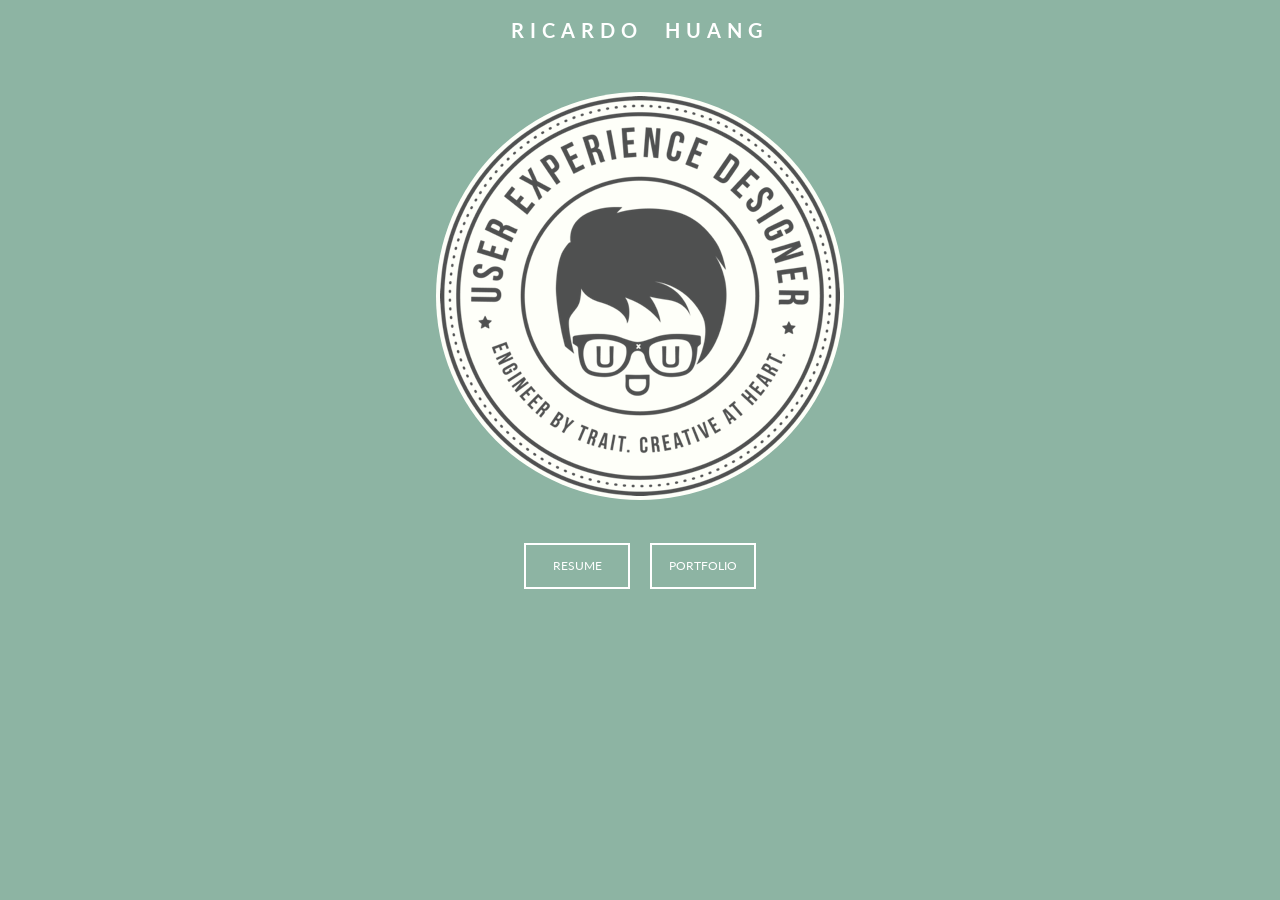
==== index.html @ cd85f3e8 "Resume New Job" ====
<!DOCTYPE html>
<html>
  <head>
	<meta http-equiv="Content-Type" content="text/html; charset=utf-8" />
	<meta http-equiv="X-UA-Compatible" content="chrome=1,IE=edge" />
	<title>Ricardo Huang | UX Designer</title>
	<style>
		html {
			height:100%;
		}
		body {
			background-color: #8DB4A3;
			margin:0;
			height:100%;
		}
	</style>

	<!-- copy these lines to your document head: -->

	<meta name="viewport" content="user-scalable=yes, initial-scale=1.0, width=320" />
	<link href='https://fonts.googleapis.com/css?family=Lato:700&subset=latin' rel='stylesheet' type='text/css'>
	<link href='https://fonts.googleapis.com/css?family=Lato&subset=latin' rel='stylesheet' type='text/css'>

	

<script>
  (function(i,s,o,g,r,a,m){i['GoogleAnalyticsObject']=r;i[r]=i[r]||function(){
  (i[r].q=i[r].q||[]).push(arguments)},i[r].l=1*new Date();a=s.createElement(o),
  m=s.getElementsByTagName(o)[0];a.async=1;a.src=g;m.parentNode.insertBefore(a,m)
  })(window,document,'script','//www.google-analytics.com/analytics.js','ga');

  ga('create', 'UA-75221233-1', 'auto');
  ga('send', 'pageview');

</script>	
	
	<!-- end copy -->

  </head>
  <body>
	
	<!-- copy these lines to your document: -->

	<div id="uxtrickydotcom2_hype_container" style="margin:auto;position:relative;width:320px;height:500px;overflow:hidden;" aria-live="polite">
		<script type="text/javascript" charset="utf-8" src="uxtricky_dot_com_2.8.hyperesources/uxtrickydotcom2_hype_generated_script.js?41184"></script>
	</div>

	<!-- end copy -->


	


	<!-- text content for search engines: -->

	<div style="display:none">

		<div>RICARDO  HUANG</div>
		<div>RESUME</div>
		<div>PORTFOLIO</div>

	</div>

	<!-- end text content: -->

  </body>
</html>
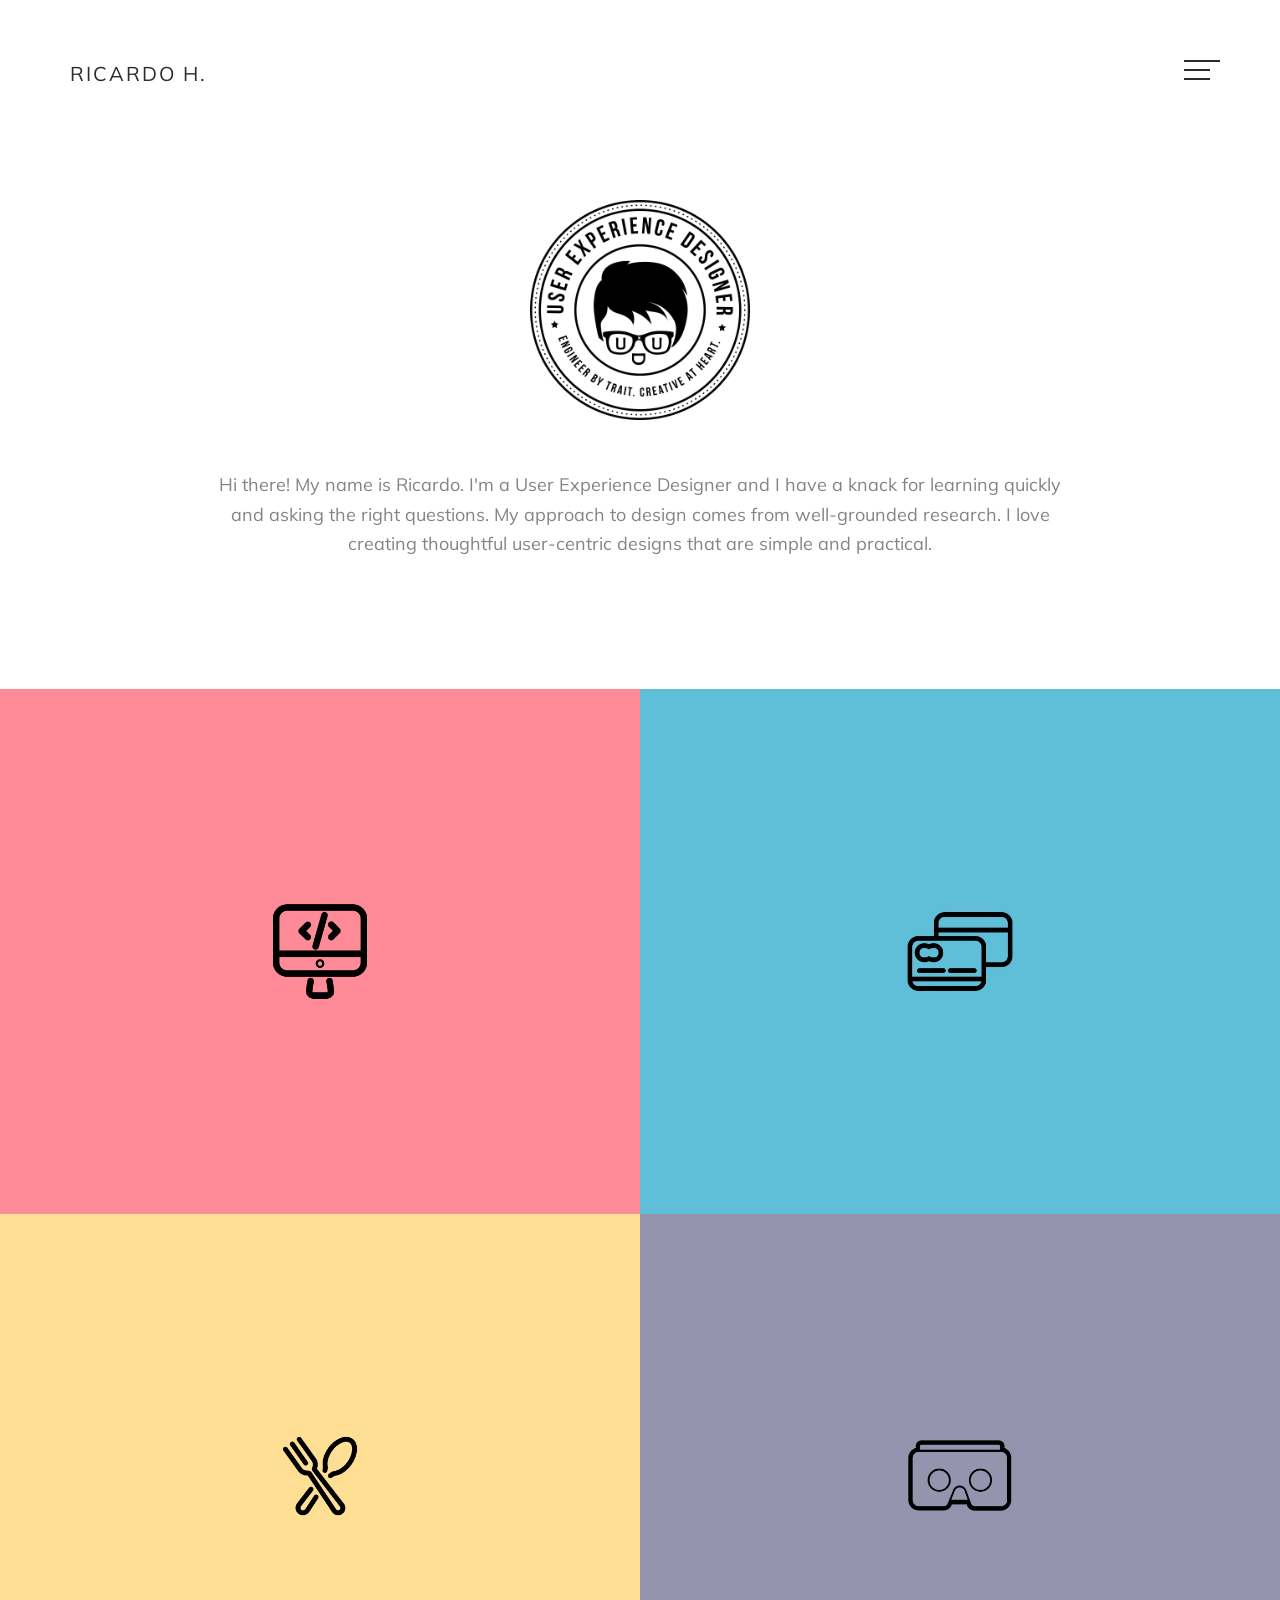
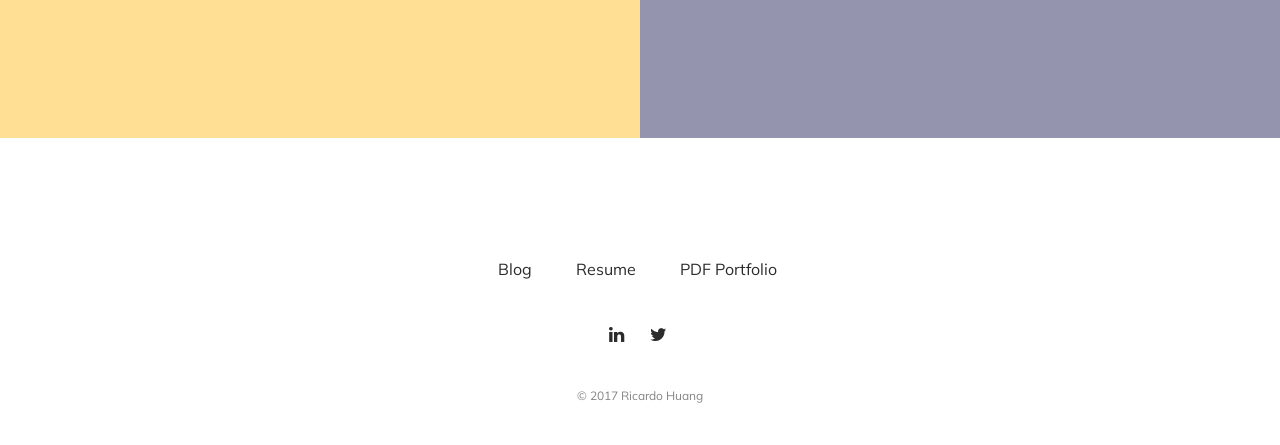
==== commit 93698d22: "Removing html extension" ====
--- a/index.html
+++ b/index.html
@@ -1,67 +1,197 @@
 <!DOCTYPE html>
-<html>
-  <head>
-	<meta http-equiv="Content-Type" content="text/html; charset=utf-8" />
-	<meta http-equiv="X-UA-Compatible" content="chrome=1,IE=edge" />
-	<title>Ricardo Huang | UX Designer</title>
-	<style>
-		html {
-			height:100%;
-		}
-		body {
-			background-color: #8DB4A3;
-			margin:0;
-			height:100%;
-		}
-	</style>
+<html lang="en">
+<head>
+  <meta charset="utf-8">
+  <meta http-equiv="X-UA-Compatible" content="IE=edge">
+  <meta name="viewport" content="width=device-width, initial-scale=1">
+  <!-- The above 3 meta tags *must* come first in the head; any other head content must come *after* these tags -->
 
-	<!-- copy these lines to your document head: -->
+  <title>Ricardo Huang | UX Designer</title>
 
-	<meta name="viewport" content="user-scalable=yes, initial-scale=1.0, width=320" />
-	<link href='https://fonts.googleapis.com/css?family=Lato:700&subset=latin' rel='stylesheet' type='text/css'>
-	<link href='https://fonts.googleapis.com/css?family=Lato&subset=latin' rel='stylesheet' type='text/css'>
+  <!-- Favicon -->
+  <link href="assets/favicon.ico" rel="shortcut icon" />
+  <link href="assets/apple-touch-icon.png" rel="apple-touch-icon" />
 
-	
+  <!-- Fonts -->
+  <link href="https://fonts.googleapis.com/css?family=Muli:300,300i,400,400i" rel="stylesheet">
+  <link href="assets/vendor/fontawesome/css/font-awesome.min.css" rel="stylesheet" />
+
+  <!-- CSS -->
+  <link href="assets/vendor/bootstrap/css/bootstrap.min.css" rel="stylesheet" />
+
+  <!-- Main CSS-->
+  <link href="assets/css/style.css" rel="stylesheet" />
+
+  <!-- HTML5 shim and Respond.js for IE8 support of HTML5 elements and media queries -->
+  <!-- WARNING: Respond.js doesn't work if you view the page via file:// -->
+  <!--[if lt IE 9]>
+    <script src="https://oss.maxcdn.com/html5shiv/3.7.2/html5shiv.min.js"></script>
+    <script src="https://oss.maxcdn.com/respond/1.4.2/respond.min.js"></script>
+  <![endif]-->
+</head>
 
 <script>
   (function(i,s,o,g,r,a,m){i['GoogleAnalyticsObject']=r;i[r]=i[r]||function(){
   (i[r].q=i[r].q||[]).push(arguments)},i[r].l=1*new Date();a=s.createElement(o),
   m=s.getElementsByTagName(o)[0];a.async=1;a.src=g;m.parentNode.insertBefore(a,m)
-  })(window,document,'script','//www.google-analytics.com/analytics.js','ga');
+  })(window,document,'script','https://www.google-analytics.com/analytics.js','ga');
 
   ga('create', 'UA-75221233-1', 'auto');
   ga('send', 'pageview');
 
-</script>	
-	
-	<!-- end copy -->
+</script>
 
-  </head>
-  <body>
-	
-	<!-- copy these lines to your document: -->
+<body class="home-page">
 
-	<div id="uxtrickydotcom2_hype_container" style="margin:auto;position:relative;width:320px;height:500px;overflow:hidden;" aria-live="polite">
-		<script type="text/javascript" charset="utf-8" src="uxtricky_dot_com_2.8.hyperesources/uxtrickydotcom2_hype_generated_script.js?41184"></script>
-	</div>
+<nav>
+  <div class="container">
+    <div class="row">
+      <div class="col-xs-6">
+        <a href="http://www.uxtricky.com" class="current-parent logo">Ricardo H.</a>
+      </div> <!-- /.col-xs-6 -->
+      <div class="col-xs-6">
+        <div id="hamburger-icon">
+          <div class="line line-1"></div>
+          <div class="line line-2"></div>
+          <div class="line line-3"></div>
+        </div>
+      </div> <!-- /.col-xs-6 -->
+    </div> <!-- /.row -->
+  </div> <!-- /.container -->
+</nav>
 
-	<!-- end copy -->
+<div class="navbar">
+  <div class="container">
+    <div class="navbar-header">
+      <button type="button" class="navbar-toggle collapsed" data-toggle="collapse" data-target="#bs-example-navbar-collapse-1" aria-expanded="false">
+        <span class="sr-only">Toggle navigation</span>
+        <span class="icon-bar"></span>
+        <span class="icon-bar"></span>
+        <span class="icon-bar"></span>
+      </button>
+    </div> <!--navbar-header -->
+
+    <div class="collapse navbar-collapse" id="bs-example-navbar-collapse-1">
+      <ul class="nav navbar-nav navbar-right">
+
+		<li class="dropdown">
+         <a href="https://uxodyssey.co/" target="_blank">Blog</a>
+        </li> 
+
+        <li class="dropdown">
+          <a href="https://drive.google.com/file/d/0Bw1iL-0tSaWDdURyNVJSWHVmeDQ/view?usp=sharing" target="_blank">Resume</a>
+        </li>
+
+        <li class="dropdown">
+          <a href="#" class="dropdown-toggle" data-toggle="dropdown" role="button" aria-haspopup="true" aria-expanded="false">Portfolio<span class="caret"></span></a>
+          <ul class="dropdown-menu">
+            <li><a href="http://www.uxtricky.com/portfolio_verizon">Verizon</a></li>
+            <li><a href="http://www.uxtricky.com/portfolio_chase">Chase</a></li>
+            <li><a href="http://www.uxtricky.com/portfolio_reserve">Reserve</a></li>
+            <li><a href="http://www.uxtricky.com/portfolio_gopro">Go Pro</a></li>
+          </ul>
+        </li>
+       
+      </ul>
+    </div> <!-- /.collapse -->
+  </div> <!-- /.container -->
+</div> <!-- /.navbar -->
+
+<div class="introduction page-1">
 
 
-	
+<section class="intro intro-2">
+  <div class="container">
+      <header class="scroll-reveal">
+        <img src="assets/images/logo_badge.png" width="auto" height="220" alt=""/>
+      </header>
+      <p class="scroll-reveal">Hi there! My name is Ricardo. I'm a User Experience Designer and I have a knack for learning quickly and asking the right questions. My approach to design comes from well-grounded research. I love creating thoughtful user-centric designs that are simple and practical.</p>
+</div> <!-- /.container -->
+</section> <!-- /.intro -->
 
 
-	<!-- text content for search engines: -->
+<div class="portfolio portfolio-1">
+  <div class="container-fluid">
+    <div class="row no-gutter">
 
-	<div style="display:none">
+      <div class="col-sm-6 scroll-reveal">
+        <a href="http://www.uxtricky.com/portfolio_verizon">
+          <img src="assets/images/portfolio-1-large.jpg" class="img-responsive" alt="" />
+          <div class="overlay">
+            <div class="overlay-content">
+              <h3>Verizon</h3>
+              <p>View Details</p>
+            </div> <!-- /.overlay-content -->
+          </div> <!-- /.overlay -->
+        </a>
+      </div> <!-- /.col-md-6 -->
 
-		<div>RICARDO  HUANG</div>
-		<div>RESUME</div>
-		<div>PORTFOLIO</div>
+      <div class="col-sm-6 scroll-reveal">
+        <a href="http://www.uxtricky.com/portfolio_chase">
+          <img src="assets/images/portfolio-2-large.jpg" class="img-responsive" alt="" />
+          <div class="overlay">
+            <div class="overlay-content">
+              <h3>Chase</h3>
+              <p>View Details</p>
+            </div> <!-- /.overlay-content -->
+          </div> <!-- /.overlay -->
+        </a>
+      </div> <!-- /.col-md-6 -->
 
-	</div>
+      <div class="col-sm-6 scroll-reveal">
+        <a href="http://www.uxtricky.com/portfolio_reserve">
+          <img src="assets/images/portfolio-3-large.jpg" class="img-responsive" alt="" />
+          <div class="overlay">
+            <div class="overlay-content">
+              <h3>Reserve</h3>
+              <p>View Details</p>
+            </div> <!-- /.overlay-content -->
+          </div> <!-- /.overlay -->
+        </a>
+      </div> <!-- /.col-md-6 -->
 
-	<!-- end text content: -->
+      <div class="col-sm-6 scroll-reveal">
+        <a href="http://www.uxtricky.com/portfolio_gopro">
+          <img src="assets/images/portfolio-4-large.jpg" class="img-responsive" alt="" />
+          <div class="overlay">
+            <div class="overlay-content">
+              <h3>Go Pro</h3>
+              <p>View Details</p>
+            </div> <!-- /.overlay-content -->
+          </div> <!-- /.overlay -->
+        </a>
+      </div> <!-- /.col-md-6 -->
 
-  </body>
-</html>
+    </div> <!-- /.row -->
+  </div> <!-- /.container-fluid -->
+</div> <!-- /.portfolio-1 -->
+
+
+<footer>
+  <nav class="scroll-reveal">
+    <ul class="list-inline list-unstyled">
+      <li><a href="https://uxodyssey.co/" target="_blank">Blog</a></li>
+      <li><a href="https://drive.google.com/file/d/0Bw1iL-0tSaWDdURyNVJSWHVmeDQ/view?usp=sharing" target="_blank">Resume</a></li>
+      <li><a href="https://drive.google.com/file/d/0Bw1iL-0tSaWDcjVJc2VrM1h5b1E/view" target="_blank">PDF Portfolio</a></li>
+    </ul>
+  </nav>
+
+  <ul class="social list-inline list-unstyled scroll-reveal">
+    <li><a href="https://www.linkedin.com/in/ricardohuang" target="_blank"><i class="fa fa-linkedin"></i></a></li>
+    <li><a href="https://twitter.com/hrickysmiles" target="_blank"><i class="fa fa-twitter"></i></a></li>
+  </ul>
+
+  <p class="copyright scroll-reveal"> &copy; 2017 Ricardo Huang</p>
+</footer>
+
+</div> <!-- /.introduction .page-1 -->
+
+<script src="assets/js/jquery-2.2.4.min.js"></script>
+<script src="assets/vendor/bootstrap/js/bootstrap.min.js"></script>
+<script src="assets/vendor/scroll-reveal/scrollreveal.min.js"></script>
+<script src="assets/vendor/match-height/jquery.matchHeight-min.js"></script>
+<script src="assets/contact-form/js/validator.min.js"></script>
+<script src="assets/contact-form/js/form-scripts.js"></script>
+<script src="assets/js/createev.js"></script>
+</body>
+</html>
--- a/assets/css/style.css
+++ b/assets/css/style.css
@@ -0,0 +1,1336 @@
+/*
+Template Name: Createev
+Theme URI: http://wearekllr.com/demos/createev
+Author: KLLR (Rodbor)
+Author URI: http://themes.wearekllr.com/
+Description: Bootstrap HTML portfolio template for creatives.
+Version: 1.0
+Support: https://kllr.ticksy.com
+*/
+/*--------------------------------------------------------------
+>>> TABLE OF CONTENTS:
+----------------------------------------------------------------
+01. Typography
+02. Buttons
+03. Generic items
+04. Navigation
+05. Nav animation
+06. Intro
+07. Portfolio
+08. About
+09. Blog
+10. Contact
+11. Footer
+12. Media queries
+
+--------------------------------------------------------------*/
+
+
+/*--------------------------------------------------------------
+01. Typography
+--------------------------------------------------------------*/
+
+body {
+  font-family: 'Muli', sans-serif;
+}
+
+h1 {
+  font-size: 55px;
+  line-height: 1.3em;
+  margin: 0;
+}
+
+.page h1 {
+  font-size: 70px;
+}
+
+h2 {
+  font-size: 50px;
+  margin-top: 0;
+}
+
+h3 {
+  font-size: 24px;
+}
+
+p {
+  font-size: 16px;
+  line-height: 1.6em;
+}
+
+.page header {
+  margin-bottom: 70px;
+}
+
+.page header h1 {
+  line-height: 1em;
+  margin-bottom: 10px;
+}
+
+.page header .sub-heading {
+  color: #848484;
+  font-size: 28px;
+  margin-bottom: 30px;
+}
+
+.page header p {
+  color: #848484;
+  font-size: 18px;
+  width: 50%;
+}
+
+
+
+/*--------------------------------------------------------------
+02. Buttons
+--------------------------------------------------------------*/
+
+.btn {
+  font-size: 12px;
+  letter-spacing: 1px;
+  text-transform: uppercase;
+  border-radius: 3px;
+  transition: all ease-in-out 300ms;
+  -webkit-transition: all ease-in-out 300ms;
+}
+
+.btn-default {
+  background-color: #fD4c57;
+  color: #fff;
+  padding: 14px 28px;
+  border: none;
+}
+
+.btn-default:hover {
+  background-color: #fff;
+  color: #2b2b2b;
+  -webkit-box-shadow: 0 0 0 1px #fD4c57;
+  box-shadow: 0 0 0 1px #fD4c57;
+}
+
+.btn-default.disabled {
+  color: #fff;
+}
+
+.btn-default.disabled:hover {
+  background-color: #fD4c57;
+  opacity: 0.8;
+}
+
+.btn-border {
+  background-color: transparent;
+  color: #2b2b2b;
+  font-size: 11px;
+  border: 1px solid #848484;
+  padding: 10px 20px;
+}
+
+.btn-border:hover {
+  background-color: #848484;
+  color: #fff;
+}
+
+.wrapper {
+	text-align: center;
+}
+
+
+/*--------------------------------------------------------------
+03. Generic items
+--------------------------------------------------------------*/
+
+body {
+  background: #404857;
+  /* fallback for old browsers */
+  background: -webkit-linear-gradient(to left, #404857, #828791);
+  background: linear-gradient(to left, #404857, #828791);
+}
+
+.social {
+  margin-bottom: 40px;
+}
+
+.social i {
+  font-size: 18px;
+  transition: all ease-in-out 300ms;
+  -webkit-transition: all ease-in-out 300ms;
+}
+
+.social i:hover {
+  -webkit-transform: translateY(-3px);
+  transform: translateY(-3px);
+}
+
+.social a {
+  color: #2b2b2b;
+}
+
+.social li {
+  margin-left: 6px;
+  margin-right: 6px;
+}
+
+.no-gutter > [class*='col-'] {
+  padding-right: 0;
+  padding-left: 0;
+}
+
+/* centered columns styles */
+
+.row-centered {
+  text-align: center;
+}
+
+.col-centered {
+  display: inline-block;
+  float: none;
+  text-align: left;
+  margin-right: -4px;
+}
+
+
+
+/*--------------------------------------------------------------
+04. Navigation
+--------------------------------------------------------------*/
+
+nav {
+  padding-top: 60px;
+  position: relative;
+  z-index: 100;
+}
+
+.logo {
+  color: #2b2b2b;
+  font-size: 20px;
+  letter-spacing: 2px;
+  text-transform: uppercase;
+}
+
+.logo:hover {
+  color: #2b2b2b;
+  text-decoration: none;
+}
+
+.navbar-right {
+  margin-right: -25px;
+}
+
+.navbar {
+  position: relative;
+  z-index: 1000;
+}
+
+.navbar .navbar-nav > li > a {
+  color: #fff;
+  font-size: 14px;
+  letter-spacing: 1px;
+  text-transform: uppercase;
+  padding-left: 25px;
+  padding-right: 25px;
+}
+
+.navbar-nav {
+  opacity: 0;
+  margin-top: -38px;
+  margin-right: 80px;
+}
+
+.nav > li > a:focus,
+.nav > li > a:active {
+  background-color: transparent;
+}
+
+.nav > li > a:hover {
+  background-color: transparent;
+  color: #95C7FF
+}
+
+.nav .open > a,
+.nav .open > a:focus,
+.nav .open > a:hover {
+  background-color: #fff;
+  color: #2b2b2b !important;
+  border-radius: 2px 2px 0 0;
+}
+
+.dropdown-menu {
+  border: none;
+  margin-top: 10px;
+  padding-top: 10px;
+  padding-bottom: 10px;
+  -webkit-box-shadow: 0 6px 12px rgba(0, 0, 0, 0.07);
+  box-shadow: 0 6px 12px rgba(0, 0, 0, 0.07);
+}
+
+.dropdown-menu > li > a {
+  color: #2b2b2b;
+  font-size: 12px;
+  letter-spacing: 1px;
+  text-transform: uppercase;
+  padding-top: 11px;
+  padding-bottom: 11px;
+}
+
+.navbar-nav > li > .dropdown-menu {
+  border-radius: 2px 0 2px 2px;
+}
+
+#hamburger-icon {
+  cursor: pointer;
+  width: 26px;
+  height: 18px;
+  position: relative;
+  display: block;
+  float: right;
+}
+
+#hamburger-icon .line {
+  display: block;
+  background: #2b2b2b;
+  width: 26px;
+  height: 2px;
+  position: absolute;
+  left: 0;
+  transition: all 0.4s;
+}
+
+#hamburger-icon .line.line-1 {
+  top: 0;
+  width: 36px;
+}
+
+#hamburger-icon .line.line-2 {
+  top: 50%;
+}
+
+#hamburger-icon .line.line-3 {
+  top: 100%;
+}
+
+#hamburger-icon:hover .line-1, #hamburger-icon:focus .line-1 {
+  transform: translateY(-1px);
+}
+
+#hamburger-icon:hover .line-3, #hamburger-icon:focus .line-3 {
+  transform: translateY(1px);
+}
+
+#hamburger-icon.active .line-1 {
+  transform: translateY(9px) translateX(0) rotate(45deg);
+  width: 26px;
+}
+
+#hamburger-icon.active .line-2 {
+  opacity: 0;
+}
+
+#hamburger-icon.active .line-3 {
+  transform: translateY(-9px) translateX(0) rotate(-45deg);
+}
+
+
+
+/*--------------------------------------------------------------
+05. Nav animation
+--------------------------------------------------------------*/
+
+body.show .introduction {
+  box-shadow: 0 -10px 10px 4px rgba(0, 0, 0, 0.11);
+  transform: scale(0.9, 0.9);
+}
+
+body.show .navbar-nav {
+  opacity: 1;
+}
+
+body.show .logo {
+  color: #fff;
+}
+
+body.show #hamburger-icon .line {
+  background-color: #fff;
+}
+
+.introduction {
+  background-color: #fff;
+  position: absolute;
+  left: 0;
+  right: 0;
+  top: 0;
+  height: auto;
+  float: left;
+  box-shadow: 0 -10px 10px 0px rgba(0, 0, 0, 0.075);
+  transition: all .3s;
+}
+
+body.home-page .introduction {
+  transform-origin: 50% 75%;
+}
+
+body.page-single-portfolio .introduction {
+  transform-origin: 50% 65%;
+}
+
+body.page-about .introduction {
+  transform-origin: 50% 30%;
+}
+
+body.page-about-2 .introduction {
+  transform-origin: 50% 60%;
+}
+
+body.page-about-3 .introduction {
+  transform-origin: 50% 60%;
+}
+
+body.page-blog-1 .introduction {
+  transform-origin: 50% 40%;
+}
+
+body.page-blog-2 .introduction {
+  transform-origin: 50% 60%;
+}
+
+body.page-blog-3 .introduction {
+  transform-origin: 50% 90%;
+}
+
+body.page-contact-1 .introduction {
+  transform-origin: 50% 65%;
+}
+
+body.page-contact-2 .introduction {
+  transform-origin: 50% 85%;
+}
+
+
+
+/*--------------------------------------------------------------
+06. Intro
+--------------------------------------------------------------*/
+
+.intro {
+  padding-top: 250px;
+  padding-bottom: 80px;
+}
+
+.intro p {
+  color: #848484;
+  font-size: 18px;
+  line-height: 1.65em;
+  margin-top: 50px;
+}
+
+.intro-2 {
+  text-align: center;
+  padding-top: 200px;
+  padding-bottom: 120px;
+}
+
+.intro-2 h1 {
+  margin-bottom: 35px;
+}
+
+.intro-2 p {
+  width: 75%;
+  margin-left: auto;
+  margin-right: auto;
+}
+
+.intro-2 .social {
+  margin-top: 40px;
+  margin-bottom: 0;
+}
+
+
+
+/*--------------------------------------------------------------
+07. Portfolio
+--------------------------------------------------------------*/
+
+.portfolio a {
+  display: block;
+  position: relative;
+}
+
+.portfolio a:hover .overlay {
+  opacity: 1;
+}
+
+.portfolio img {
+  margin-left: auto;
+  margin-right: auto;
+}
+
+.overlay {
+  background-color: rgba(255, 255, 255, 0.92);
+  color: #2b2b2b;
+  text-align: center;
+  position: absolute;
+  display: flex;
+  display: -webkit-flex;
+  top: 0;
+  bottom: 0;
+  left: 0;
+  right: 0;
+  opacity: 0;
+  transition: all ease-in-out 300ms;
+  -webkit-transition: all ease-in-out 300ms;
+}
+
+.overlay-content {
+  margin: auto auto;
+}
+
+.overlay-content h3 {
+  font-size: 26px;
+  margin-bottom: 14px;
+}
+
+.single-portfolio {
+  padding-top: 200px;
+  padding-bottom: 60px;
+}
+
+.single-portfolio h1 {
+  font-size: 55px;
+  margin-top: 70px;
+}
+
+.single-portfolio h2 {
+  font-size: 24px;
+  margin-bottom: 5px;
+}
+
+.single-portfolio .info {
+  color: #2b2b2b;
+  font-size: 16px;
+  margin-bottom: 50px;
+}
+
+.single-portfolio p {
+  color: #848484;
+  font-size: 18px;
+  margin-bottom: 20px;
+}
+
+.single-portfolio li {
+  color: #848484;
+  font-size: 16px;
+  margin-bottom: 5px;
+}
+
+.single-portfolio p + ul {
+   margin-top: -1em;
+}
+
+.single-portfolio .images {
+  margin-top: 70px;
+  margin-bottom: 60px;
+}
+
+
+
+/*--------------------------------------------------------------
+08. About
+--------------------------------------------------------------*/
+
+.about {
+  padding-top: 250px;
+}
+
+.about h2 {
+  text-align: center;
+}
+
+.about-text {
+  margin-top: 95px;
+  margin-bottom: 110px;
+}
+
+.about-text p {
+  color: #848484;
+  font-size: 20px;
+  line-height: 1.6em;
+  margin-bottom: 40px;
+}
+
+.sub-section {
+  margin-bottom: 150px;
+}
+
+.sub-section h2,
+  .sub-section .sub-heading {
+  text-align: center;
+}
+
+.sub-section .sub-heading {
+  color: #848484;
+  font-size: 18px;
+  margin-bottom: 75px;
+}
+
+.studio img {
+  margin-left: auto;
+  margin-right: auto;
+}
+
+.service-box {
+  background-color: #fafafa;
+  text-align: center;
+  padding-top: 45px;
+  height: 228px;
+  margin-bottom: 30px;
+}
+
+.service-box i {
+  color: #cdcdcd;
+  font-size: 90px;
+}
+
+.team-member {
+  position: relative;
+  margin-bottom: 30px;
+}
+
+.team-member:hover .team-info-overlay {
+  opacity: 1;
+}
+
+.team-info-overlay {
+  background-color: rgba(255, 255, 255, 0.92);
+  color: #2b2b2b;
+  opacity: 0;
+  position: absolute;
+  top: 0;
+  bottom: 0;
+  left: 0;
+  right: 0;
+  display: flex;
+  display: -webkit-flex;
+  transition: all ease-in-out 300ms;
+  -webkit-transition: all ease-in-out 300ms;
+}
+
+.team-info-content {
+  text-align: center;
+  margin: auto auto;
+}
+
+.team-info-content p {
+  font-size: 26px;
+}
+
+.team-info-content i {
+  color: #2b2b2b;
+  font-size: 18px;
+}
+
+.testimonials {
+  background-color: #f8f8f8;
+  padding-top: 100px;
+  padding-bottom: 100px;
+  margin-bottom: 30px;
+}
+
+#testimonials-carousel {
+  text-align: center;
+}
+
+#testimonials-carousel .carousel-indicators {
+  top: 220px;
+}
+
+#testimonials-carousel .carousel-indicators li {
+  background-color: #d8d8d8;
+}
+
+#testimonials-carousel p {
+  font-size: 20px;
+  font-style: italic;
+  line-height: 1.8em;
+  margin-bottom: 30px;
+  width: 70%;
+  margin-left: auto;
+  margin-right: auto;
+}
+
+#testimonials-carousel img {
+  margin-left: auto;
+  margin-right: auto;
+}
+
+#testimonials-carousel .author {
+  font-size: 16px;
+  margin-top: 20px;
+}
+
+.about-2 {
+  padding-top: 200px;
+}
+
+.about-2 h2 {
+  font-size: 38px;
+  text-align: left;
+}
+
+.about-2 .sub-section {
+  padding-top: 100px;
+  padding-bottom: 100px;
+  margin-bottom: 0;
+  border-bottom: 1px solid #efefef;
+}
+
+.about-2 .about-intro p {
+  color: #848484;
+  font-size: 20px;
+}
+
+.about-2 .skills {
+  padding-bottom: 40px;
+}
+
+.about-2 .skills i {
+  font-size: 28px;
+}
+
+.about-2 .skills h3 {
+  font-size: 18px;
+  letter-spacing: 1px;
+  text-transform: uppercase;
+}
+
+.about-2 .skills p {
+  color: #848484;
+  font-size: 16px;
+  margin-bottom: 65px;
+}
+
+.about-2 .testimonials {
+  background-color: #fff;
+  padding-bottom: 40px;
+  border: none;
+}
+
+.about-2 .testimonials .text {
+  color: #848484;
+  font-style: italic;
+}
+
+.about-2 .testimonials .author {
+  font-size: 16px;
+  margin-bottom: 60px;
+}
+
+.about-3 {
+  padding-top: 200px;
+}
+
+.about-3-intro {
+  background-color: #f8f8f8;
+  padding: 60px;
+}
+
+.about-3-intro p {
+  font-size: 18px;
+}
+
+.about-3-intro .social {
+  margin-top: 30px;
+  margin-bottom: 0;
+}
+
+.about-3-intro .social a {
+  color: #2b2b2b;
+}
+
+.about-3-intro .social li {
+  padding-left: 2px;
+  padding-right: 2px;
+}
+
+.about-3 h2 {
+  font-size: 50px;
+}
+
+.about-3 .sub-heading {
+  margin-bottom: 90px;
+}
+
+.about-3 .skills {
+  text-align: center;
+  padding-top: 120px;
+  padding-bottom: 0;
+  margin-bottom: 80px;
+}
+
+.about-3 .skills i {
+  font-size: 28px;
+  margin-bottom: 8px;
+}
+
+.about-3 .skills h3 {
+  font-size: 22px;
+  letter-spacing: 1px;
+  text-transform: uppercase;
+  margin-bottom: 15px;
+}
+
+.about-3 .skills p {
+  color: #848484;
+  font-size: 18px;
+}
+
+.about-3 .skills .col-md-6 {
+  margin-bottom: 60px;
+}
+
+
+
+/*--------------------------------------------------------------
+09. Blog
+--------------------------------------------------------------*/
+
+.blog {
+  padding-top: 250px;
+}
+
+.blog header {
+  text-align: center;
+  margin-bottom: 100px;
+}
+
+.blog header p {
+  margin-left: auto;
+  margin-right: auto;
+}
+
+.blog .post {
+  margin-bottom: 130px;
+}
+
+.blog .post-content {
+  padding: 50px;
+  border: 2px solid #f0f0f0;
+  border-top: none;
+}
+
+.blog .post-info,
+.blog h2 {
+  text-align: center;
+}
+
+.blog .post-info {
+  color: #848484;
+  font-size: 16px;
+  margin-bottom: 30px;
+}
+
+.blog h2 {
+  font-size: 32px;
+  margin-bottom: 40px;
+}
+
+.blog .excerpt {
+  color: #848484;
+  line-height: 1.7em;
+  margin-bottom: 20px;
+}
+
+.blog .read-more {
+  color: #2b2b2b;
+  font-size: 16px;
+}
+
+.blog-2 header {
+  text-align: left;
+}
+
+.blog-2 header p {
+  margin-left: 0;
+}
+
+.blog-2 .post {
+  margin-bottom: 80px;
+}
+
+.blog-2 .post-info,
+.blog-2 h2 {
+  text-align: left;
+}
+
+.blog-2 .post-info {
+  margin-bottom: 0;
+}
+
+.blog-2 h2 {
+  font-size: 28px;
+  margin-top: 15px;
+  margin-bottom: 25px;
+}
+
+.blog-3 header {
+  text-align: left;
+}
+
+.blog-3 header p {
+  margin-left: 0;
+}
+
+.blog-3 .post {
+  border: 2px solid #f0f0f0;
+  padding: 42px;
+  margin-bottom: 30px;
+}
+
+.blog-3 h2,
+.blog-3 .post-info {
+  text-align: left;
+}
+
+.blog-3 h2 {
+  font-size: 28px;
+  margin-top: 0;
+  margin-bottom: 14px;
+}
+
+.blog-3 .post-info {
+  font-style: italic;
+}
+
+.blog-3 .excerpt {
+  font-size: 16px;
+  margin-bottom: 25px;
+}
+
+.single-post {
+  padding-top: 220px;
+}
+
+.single-post header p.author {
+  font-size: 18px;
+}
+
+.single-post header img {
+  margin-top: 60px;
+}
+
+.single-post h1 {
+  font-size: 42px;
+}
+
+.single-post .lead {
+  font-size: 24px;
+  line-height: 1.6em;
+}
+
+.single-post .text {
+  font-size: 16px;
+  margin-bottom: 30px;
+}
+
+.single-post .post-image {
+  margin-top: 50px;
+  margin-bottom: 50px;
+}
+
+.single-post .quote {
+  font-size: 28px;
+  font-style: italic;
+  text-align: center;
+  margin-top: 40px;
+  margin-bottom: 40px;
+}
+
+.single-post .tags {
+  margin-top: 50px;
+}
+
+.single-post .tags li {
+  margin-bottom: 30px;
+}
+
+.single-post .tags a {
+  background-color: #f8f8f8;
+  color: #2b2b2b;
+  padding: 9px 20px;
+  transition: all ease-in-out 300ms;
+  -webkit-transition: all ease-in-out 300ms;
+}
+
+.single-post .tags a:hover {
+  background-color: #2b2b2b;
+  color: #fff;
+  text-decoration: none;
+}
+
+.comments {
+  background-color: #f8f8f8;
+  margin-top: 70px;
+  padding-top: 60px;
+  padding-bottom: 100px;
+}
+
+.comments h3 {
+  margin-bottom: 50px;
+}
+
+.comments label {
+  font-size: 16px;
+  font-weight: 400;
+  margin-bottom: 10px;
+}
+
+.comments .form-control {
+  border-radius: 0;
+  border-color: #848484;
+  -webkit-box-shadow: none;
+  box-shadow: none;
+}
+
+.comments input {
+  height: 50px;
+  margin-bottom: 40px;
+}
+
+.comments form {
+  margin-bottom: 75px;
+}
+
+.comment .media-heading {
+  font-size: 18px;
+  margin-top: 5px;
+  margin-bottom: 5px;
+}
+
+.comment .time {
+  color: #848484;
+  font-size: 14px;
+}
+
+.comment .text {
+  margin-top: 20px;
+}
+
+
+
+/*--------------------------------------------------------------
+10. Contact
+--------------------------------------------------------------*/
+
+.contact {
+  padding-top: 250px;
+}
+
+.contact .sub-section {
+  margin-top: 90px;
+  margin-bottom: 50px;
+}
+
+.contact-info {
+  background-color: #f8f8f8;
+  padding: 45px 45px 20px 45px;
+}
+
+.contact-info p {
+  font-size: 16px;
+  line-height: 1.7em;
+  margin-bottom: 25px;
+}
+
+.contact-form p {
+  margin-bottom: 30px;
+}
+
+.contact-form label {
+  font-size: 16px;
+  font-weight: 400;
+  margin-bottom: 10px;
+}
+
+.contact-form .form-control {
+  border-radius: 0;
+  border-color: #848484;
+  -webkit-box-shadow: none;
+  box-shadow: none;
+}
+
+.contact-form input {
+  height: 50px;
+  margin-bottom: 40px;
+}
+
+.contact-form button {
+  margin-top: 10px;
+}
+
+.contact-2 header {
+  text-align: center;
+  margin-bottom: 90px;
+}
+
+.contact-2 header p {
+  margin-left: auto;
+  margin-right: auto;
+}
+
+.contact-2 .col-centered {
+  vertical-align: top;
+}
+
+.contact-2 .contact-form {
+  margin-top: 90px;
+}
+
+.contact-2-info {
+  background-color: #f8f8f8;
+  text-align: center;
+  padding: 30px;
+  height: 175px;
+  display: flex;
+  display: -webkit-flex;
+}
+
+.contact-2-info .content {
+  margin: auto auto;
+}
+
+.contact-2-info i {
+  color: #cecece;
+  font-size: 45px;
+  margin-bottom: 10px;
+}
+
+.contact-2-info p {
+  font-size: 16px;
+}
+
+
+
+/*--------------------------------------------------------------
+11. Footer
+--------------------------------------------------------------*/
+
+footer {
+  text-align: center;
+  padding-top: 60px;
+  padding-bottom: 30px;
+  position: relative;
+  z-index: 0;
+}
+
+footer a {
+  color: #2b2b2b;
+}
+
+footer nav {
+  margin-bottom: 45px;
+}
+
+footer nav a {
+  font-size: 16px;
+  padding-left: 15px;
+  padding-right: 15px;
+  transition: all ease-in-out 300ms;
+  -webkit-transition: all ease-in-out 300ms;
+}
+
+footer nav a:hover {
+  text-decoration: none;
+  opacity: 0.7;
+}
+
+.copyright {
+  color: #848484;
+  font-size: 12px;
+}
+
+
+
+/*--------------------------------------------------------------
+12. Media queries
+--------------------------------------------------------------*/
+
+@media only screen and (max-width: 1200px) {
+  .intro-1 h1 {
+    font-size: 40px;
+  }
+
+  .intro-1 p {
+    margin-top: 0;
+  }
+
+  .page header p {
+    width: 100%;
+  }
+
+  .about-3-intro {
+    padding: 40px;
+  }
+
+  .about-3-intro p {
+    font-size: 16px;
+  }
+}
+
+
+@media only screen and (max-width: 992px) {
+  .intro-1 h1 {
+    margin-bottom: 40px;
+  }
+
+  .intro-2 p {
+    width: 100%;
+  }
+
+  #testimonials-carousel p {
+    width: 100%;
+  }
+
+  #testimonials-carousel .carousel-indicators {
+    top: 230px;
+  }
+
+  .about-2 h2 {
+    text-align: center;
+    margin-bottom: 50px;
+  }
+
+  .about-2 .skills,
+  .about-2 .testimonials {
+    text-align: center;
+  }
+
+  .about-3 img {
+    margin-left: auto;
+    margin-right: auto;
+    margin-bottom: 30px;
+  }
+
+  .contact-1 .contact-info {
+    margin-top: 50px;
+  }
+
+  .col-centered {
+    width: 100%;
+  }
+
+  .contact-2 .col-md-3 {
+    margin-bottom: 30px;
+  }
+
+  .single-portfolio .images img {
+    margin-left: auto;
+    margin-right: auto;
+    margin-bottom: 30px;
+  }
+}
+
+
+@media only screen and (max-width: 767px) {
+  body {
+    background: #404857;
+  }
+
+  .introduction {
+    position: relative;
+    margin-top: -20px;
+  }
+
+  #hamburger-icon {
+    display: none;
+  }
+
+  nav {
+    padding-top: 35px;
+  }
+
+  .logo {
+    color: #fff;
+  }
+
+  .navbar-nav {
+    opacity: 1;
+  }
+
+  .navbar {
+    margin-bottom: 0;
+  }
+
+  .navbar-collapse {
+    text-align: center;
+    margin-bottom: 20px;
+  }
+
+  ul.nav.navbar-nav.navbar-right {
+    margin-left: auto;
+    margin-right: auto;
+  }
+
+  .navbar-toggle {
+    margin-top: -36px;
+  }
+
+  .navbar-toggle .icon-bar {
+    background-color: #fff;
+  }
+
+  .nav > li:first-child {
+    margin-top: 45px;
+  }
+
+  .navbar .navbar-nav > li > a,
+  .dropdown-menu > li > a {
+    color: #fff;
+    text-align: center;
+  }
+
+  .dropdown-menu > li > a {
+    margin-left: -6px;
+  }
+
+  .intro {
+    padding-top: 150px;
+  }
+
+  .studio img {
+    margin-bottom: 30px;
+  }
+
+  .team img {
+    margin-left: auto;
+    margin-right: auto;
+  }
+
+  #testimonials-carousel .carousel-indicators {
+    top: 280px;
+  }
+
+  .page {
+    padding-top: 80px;
+  }
+}
+
+
+@media only screen and (max-width: 460px) {
+  .intro-2 h1 {
+    font-size: 40px;
+  }
+
+  .blog .post-content {
+    padding: 30px;
+  }
+
+  footer nav a {
+    padding-left: 7px;
+    padding-right: 7px;
+  }
+}
+
+
+@media only screen and (max-width: 415px) {
+  #testimonials-carousel .carousel-indicators {
+    top: 300px;
+  }
+}
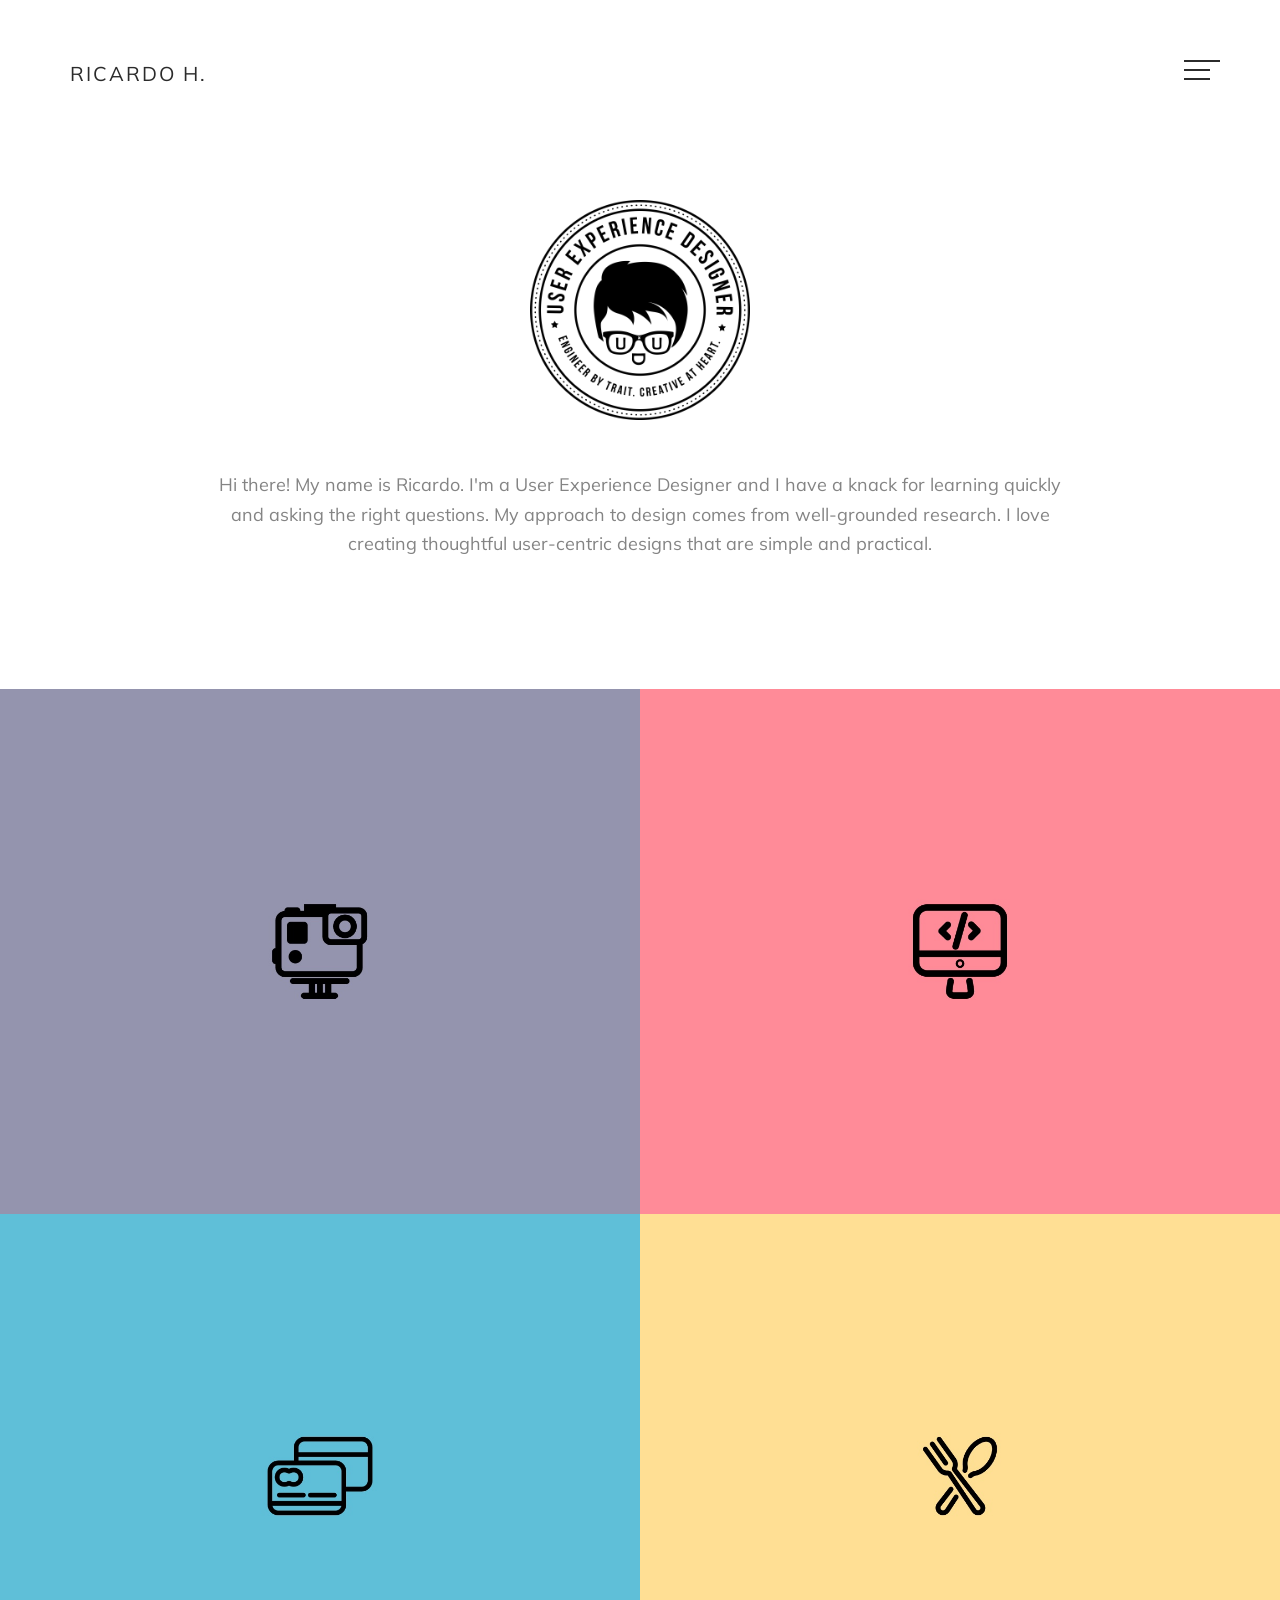
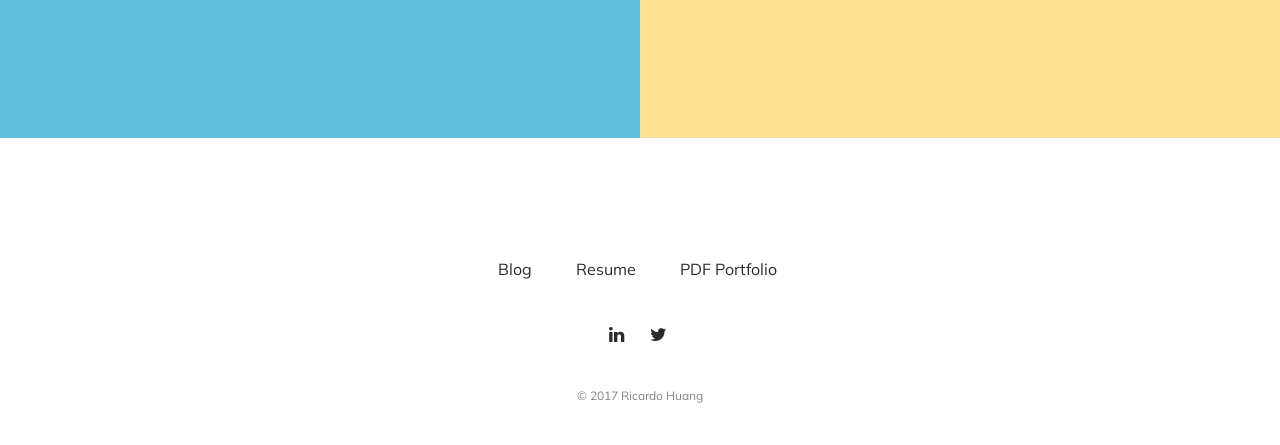
==== commit 6a71c630: "Reshuffled order, updated image for gopro" ====
--- a/index.html
+++ b/index.html
@@ -4,7 +4,8 @@
   <meta charset="utf-8">
   <meta http-equiv="X-UA-Compatible" content="IE=edge">
   <meta name="viewport" content="width=device-width, initial-scale=1">
-  <!-- The above 3 meta tags *must* come first in the head; any other head content must come *after* these tags -->
+  <meta name="description" content="Ricardo is a User Experience Designer based in the San Francisco Bay Area.">
+  <!-- The above meta tags *must* come first in the head; any other head content must come *after* these tags -->
 
   <title>Ricardo Huang | UX Designer</title>
 
@@ -115,6 +116,18 @@
     <div class="row no-gutter">
 
       <div class="col-sm-6 scroll-reveal">
+        <a href="http://www.uxtricky.com/portfolio_gopro">
+          <img src="assets/images/portfolio-4-large.jpg" class="img-responsive" alt="" />
+          <div class="overlay">
+            <div class="overlay-content">
+              <h3>Go Pro</h3>
+              <p>View Details</p>
+            </div> <!-- /.overlay-content -->
+          </div> <!-- /.overlay -->
+        </a>
+      </div> <!-- /.col-md-6 -->
+
+      <div class="col-sm-6 scroll-reveal">
         <a href="http://www.uxtricky.com/portfolio_verizon">
           <img src="assets/images/portfolio-1-large.jpg" class="img-responsive" alt="" />
           <div class="overlay">
@@ -150,18 +163,6 @@
         </a>
       </div> <!-- /.col-md-6 -->
 
-      <div class="col-sm-6 scroll-reveal">
-        <a href="http://www.uxtricky.com/portfolio_gopro">
-          <img src="assets/images/portfolio-4-large.jpg" class="img-responsive" alt="" />
-          <div class="overlay">
-            <div class="overlay-content">
-              <h3>Go Pro</h3>
-              <p>View Details</p>
-            </div> <!-- /.overlay-content -->
-          </div> <!-- /.overlay -->
-        </a>
-      </div> <!-- /.col-md-6 -->
-
     </div> <!-- /.row -->
   </div> <!-- /.container-fluid -->
 </div> <!-- /.portfolio-1 -->
@@ -178,10 +179,11 @@
 
   <ul class="social list-inline list-unstyled scroll-reveal">
     <li><a href="https://www.linkedin.com/in/ricardohuang" target="_blank"><i class="fa fa-linkedin"></i></a></li>
-    <li><a href="https://twitter.com/hrickysmiles" target="_blank"><i class="fa fa-twitter"></i></a></li>
+    <li><a href="https://twitter.com/uxtricky" target="_blank"><i class="fa fa-twitter"></i></a></li>
   </ul>
 
   <p class="copyright scroll-reveal"> &copy; 2017 Ricardo Huang</p>
+  <!-- ICONS FROM THENOUNPROJECT.COM -->
 </footer>
 
 </div> <!-- /.introduction .page-1 -->
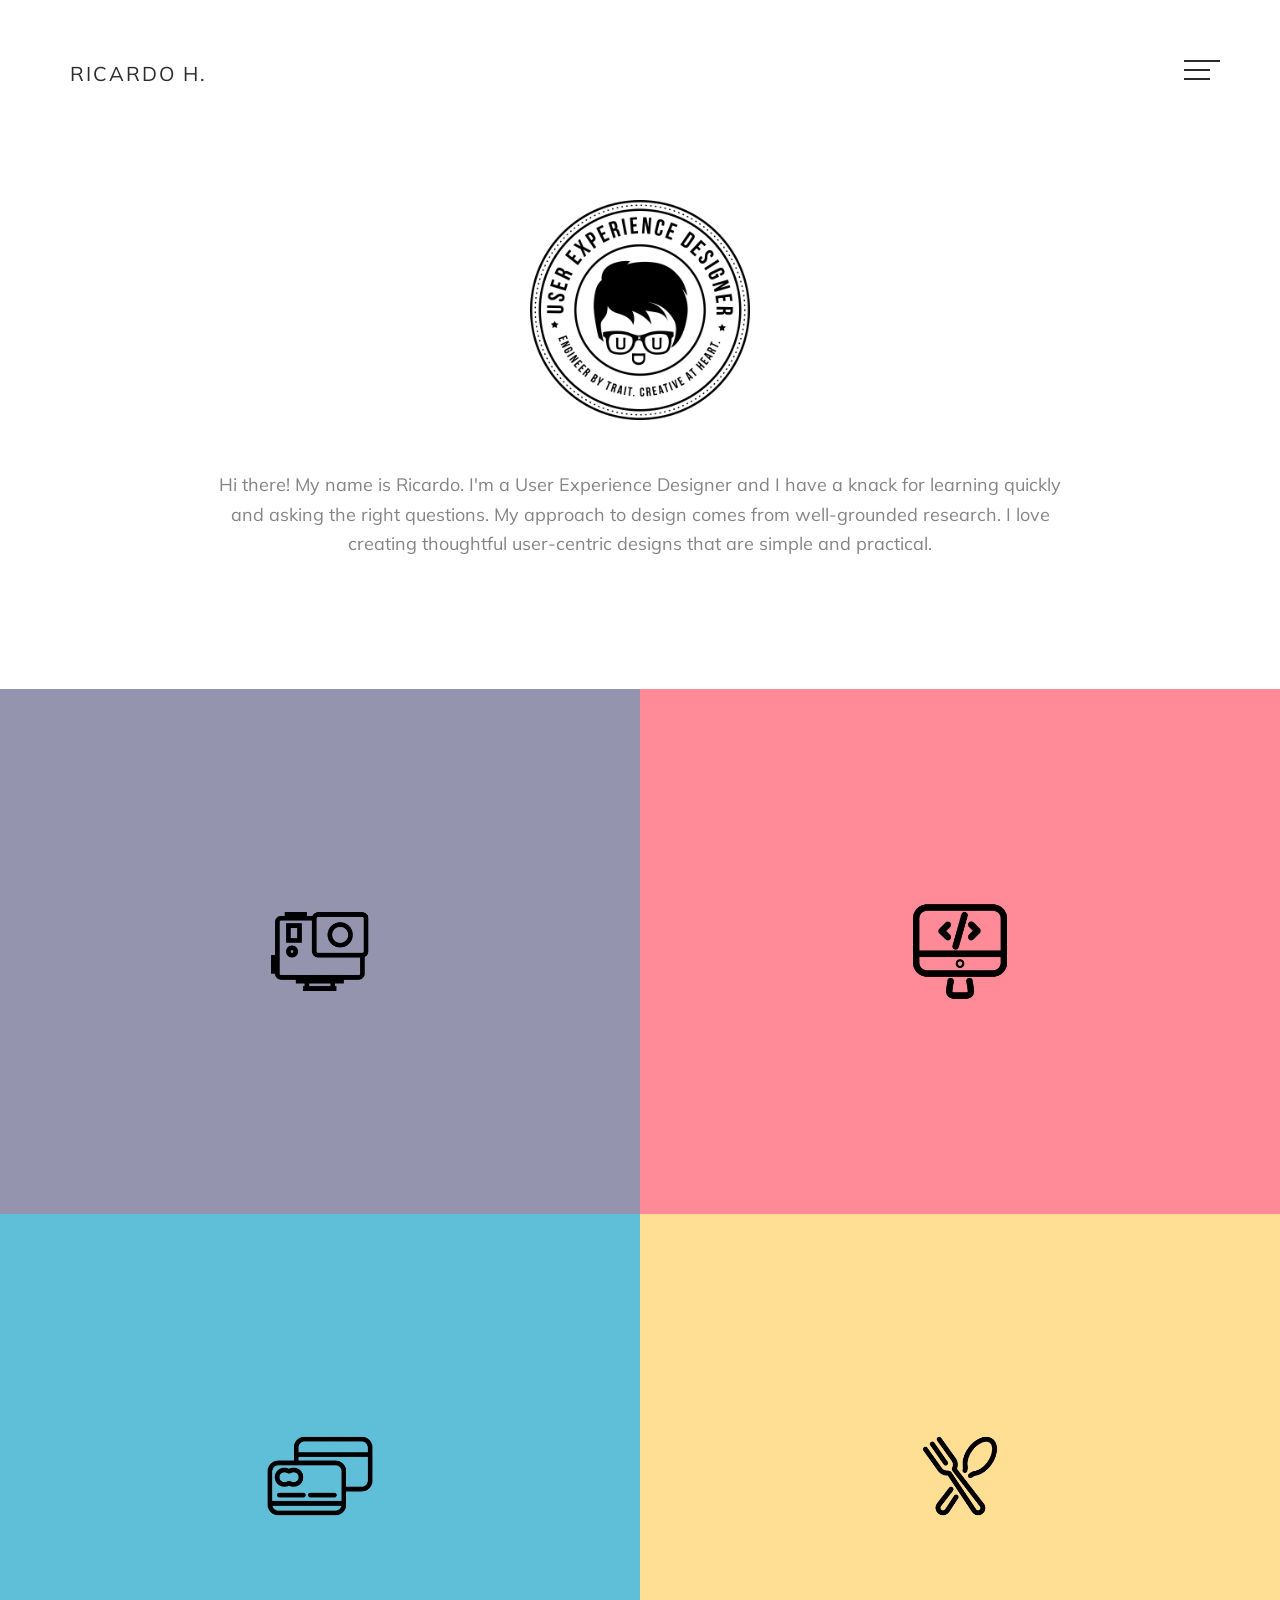
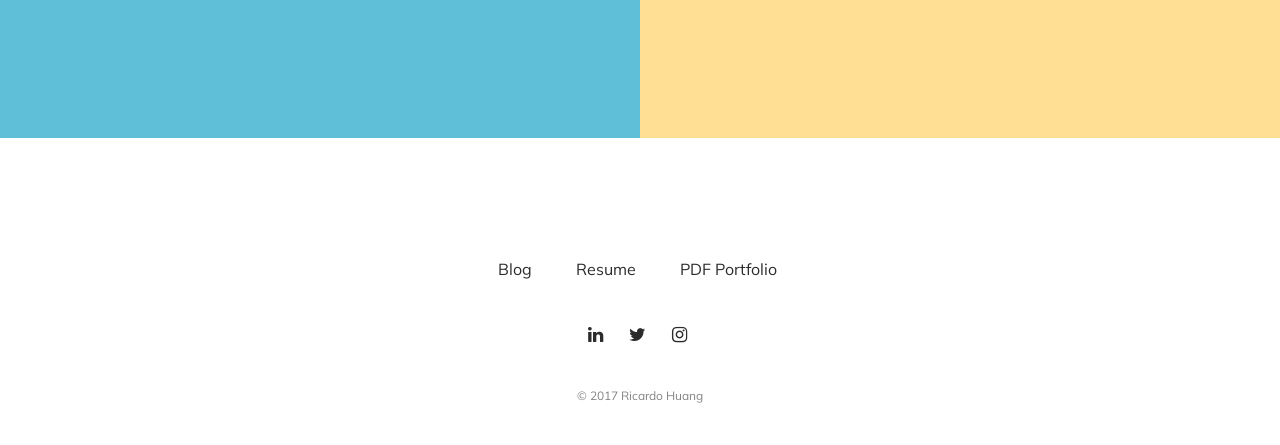
==== commit 07224797: "Instagram Link" ====
--- a/index.html
+++ b/index.html
@@ -180,6 +180,7 @@
   <ul class="social list-inline list-unstyled scroll-reveal">
     <li><a href="https://www.linkedin.com/in/ricardohuang" target="_blank"><i class="fa fa-linkedin"></i></a></li>
     <li><a href="https://twitter.com/uxtricky" target="_blank"><i class="fa fa-twitter"></i></a></li>
+    <li><a href="https://www.instagram.com/uxodyssey/" target="_blank"><i class="fa fa-instagram"></i></a></li>
   </ul>
 
   <p class="copyright scroll-reveal"> &copy; 2017 Ricardo Huang</p>
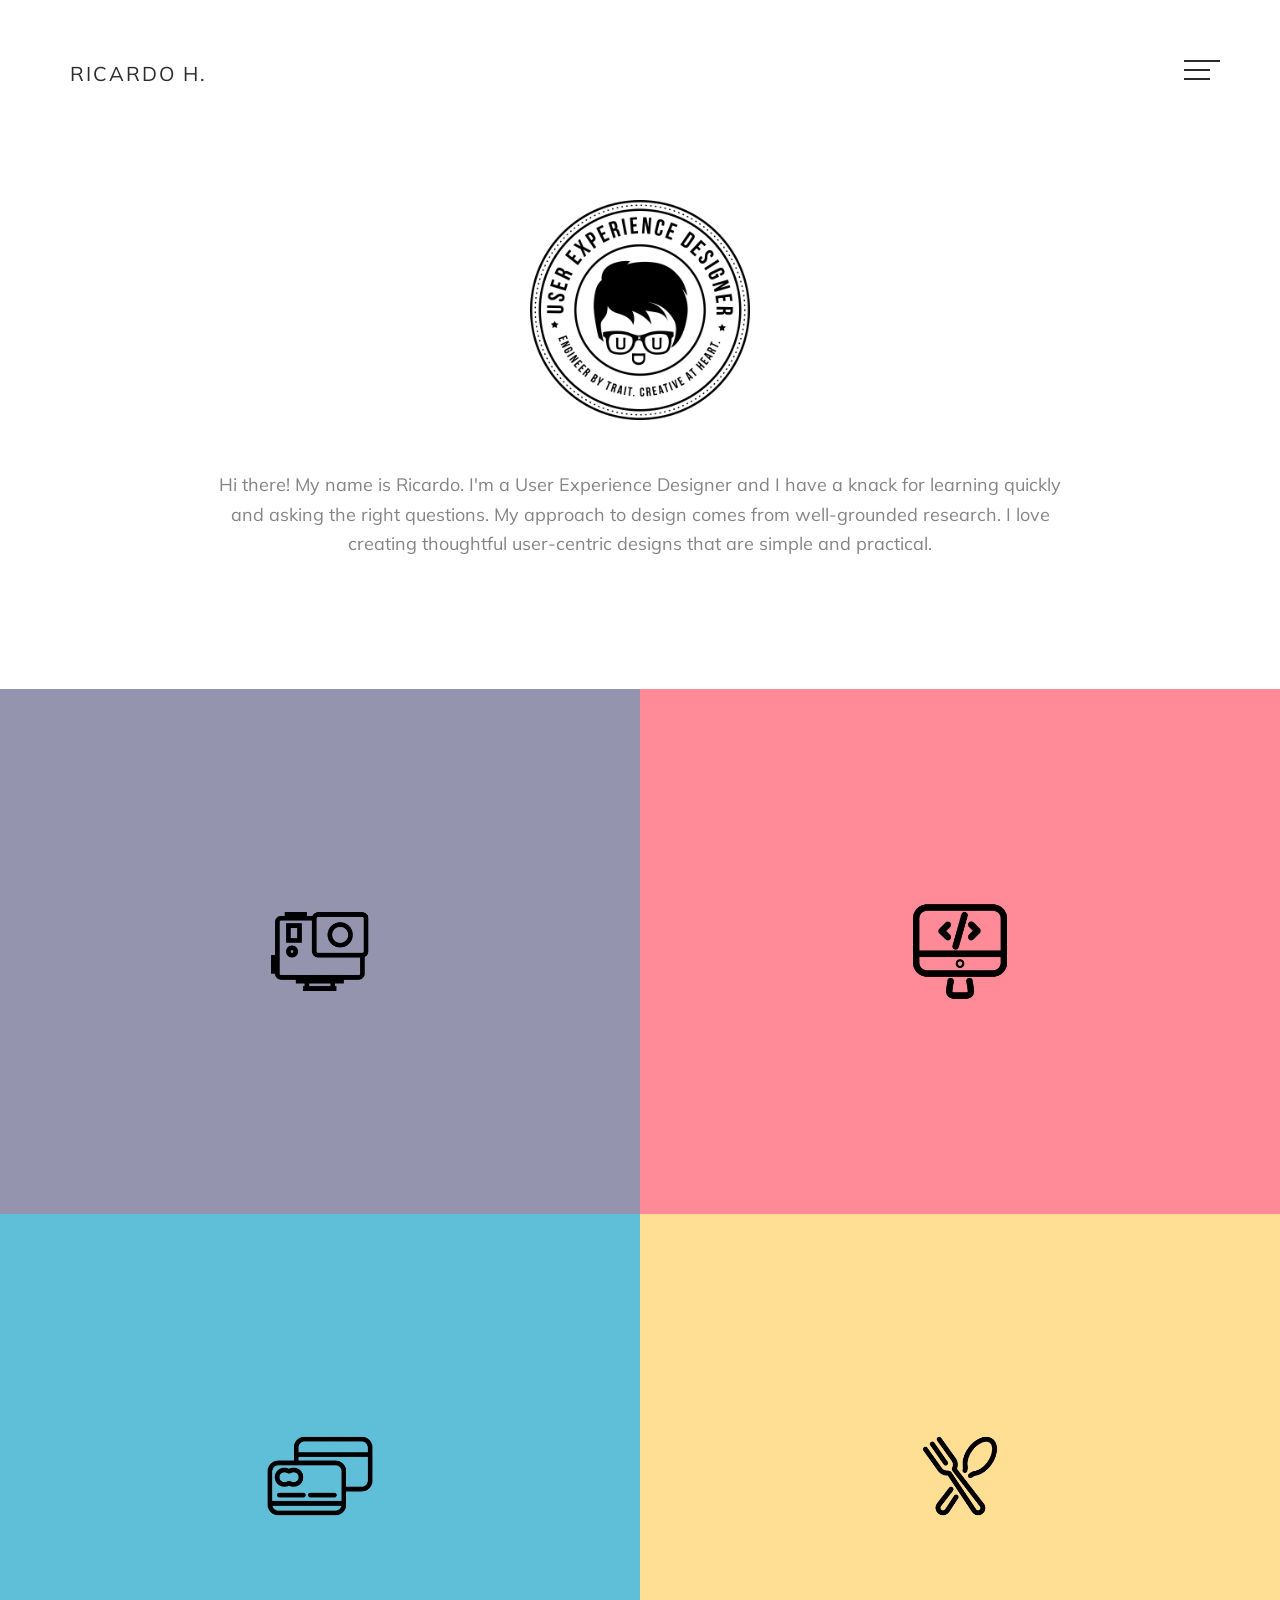
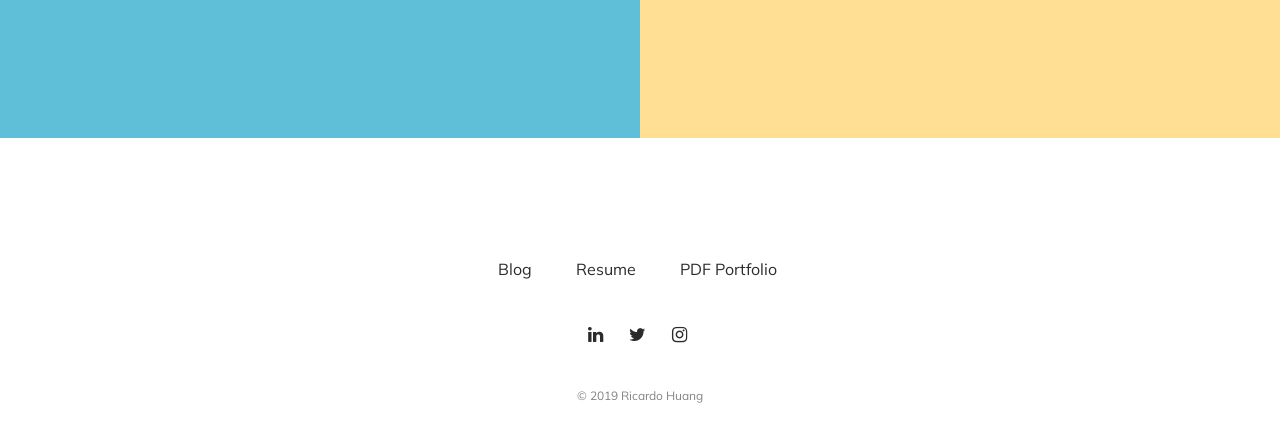
==== commit 5daf1bd3: "2019 Copyright" ====
--- a/index.html
+++ b/index.html
@@ -183,7 +183,7 @@
     <li><a href="https://www.instagram.com/uxodyssey/" target="_blank"><i class="fa fa-instagram"></i></a></li>
   </ul>
 
-  <p class="copyright scroll-reveal"> &copy; 2017 Ricardo Huang</p>
+  <p class="copyright scroll-reveal"> &copy; 2019 Ricardo Huang</p>
   <!-- ICONS FROM THENOUNPROJECT.COM -->
 </footer>
 
